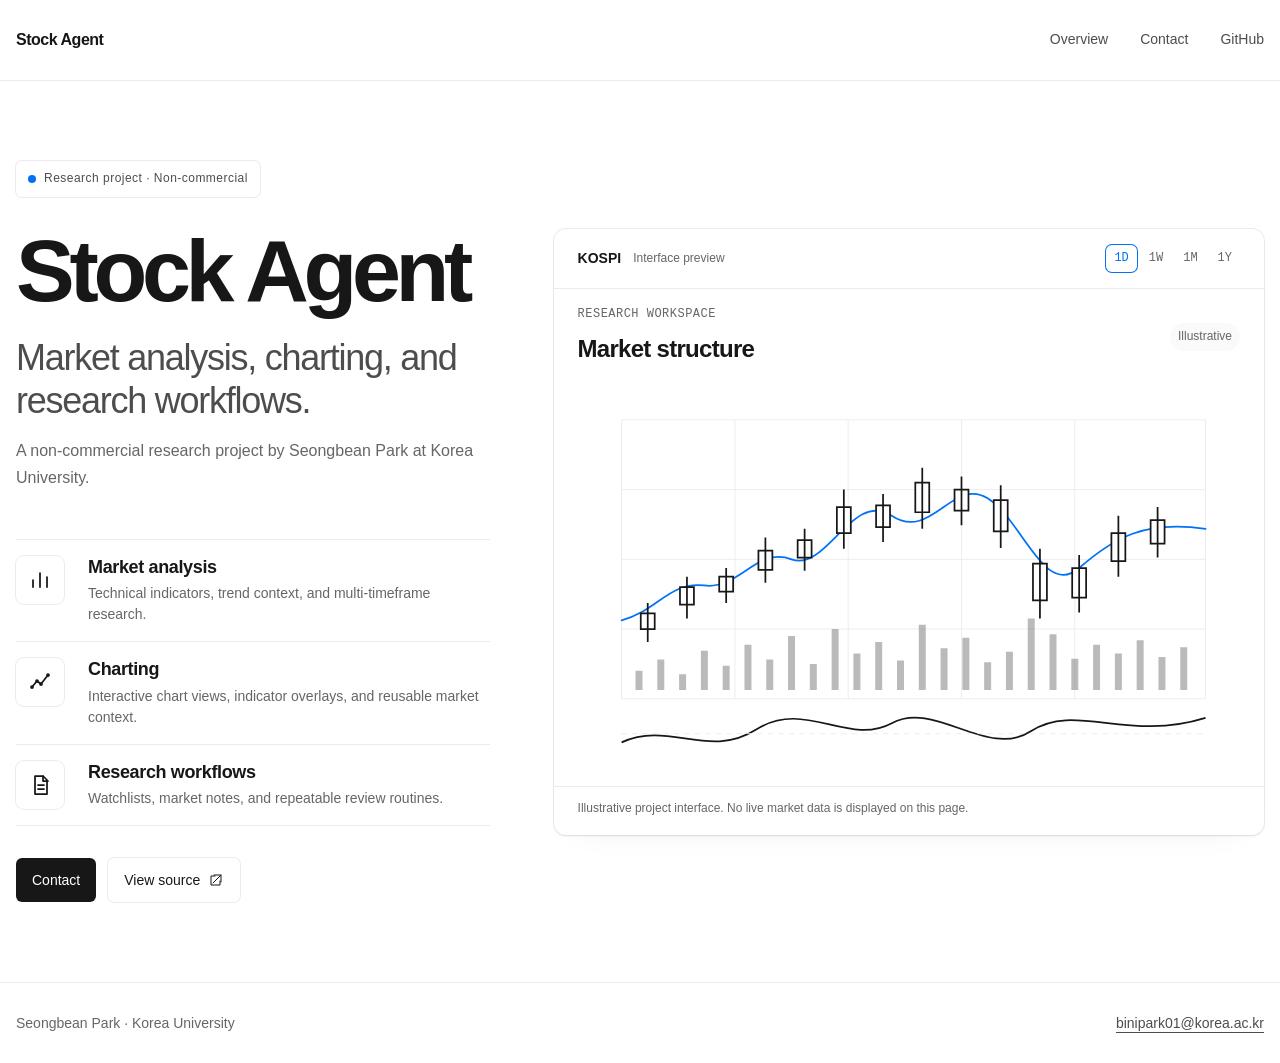
==== index.html @ 851f1004 "Create Stock Agent project page" ====
<!doctype html>
<html lang="en">
  <head>
    <meta charset="utf-8">
    <meta name="viewport" content="width=device-width, initial-scale=1">
    <title>Stock Agent | Seongbean Park</title>
    <meta name="description" content="Stock Agent is a non-commercial market analysis, charting, and research project by Seongbean Park at Korea University.">
    <link rel="canonical" href="https://binipark01.github.io/">
    <meta property="og:type" content="website">
    <meta property="og:title" content="Stock Agent | Seongbean Park">
    <meta property="og:description" content="Market analysis, charting, and research workflows for a non-commercial research project.">
    <meta property="og:url" content="https://binipark01.github.io/">
    <meta name="twitter:card" content="summary">
    <meta name="theme-color" content="#ffffff">
    <link rel="stylesheet" href="styles.css">
    <script type="application/ld+json">
      {
        "@context": "https://schema.org",
        "@type": "WebSite",
        "name": "Stock Agent",
        "url": "https://binipark01.github.io/",
        "description": "A non-commercial market analysis, charting, and research project.",
        "creator": {
          "@type": "Person",
          "name": "Seongbean Park",
          "email": "binipark01@korea.ac.kr",
          "affiliation": {
            "@type": "EducationalOrganization",
            "name": "Korea University",
            "url": "https://www.korea.edu/en/"
          }
        }
      }
    </script>
  </head>
  <body>
    <a class="skip-link" href="#main-content">Skip to content</a>

    <header class="site-header">
      <a class="wordmark" href="#main-content" aria-label="Stock Agent home">Stock Agent</a>
      <nav aria-label="Primary navigation">
        <a href="#overview">Overview</a>
        <a href="mailto:binipark01@korea.ac.kr">Contact</a>
        <a href="https://github.com/binipark01/stock-agent" target="_blank" rel="noreferrer" aria-label="View the Stock Agent source on GitHub in a new tab">GitHub</a>
      </nav>
    </header>

    <main id="main-content">
      <section class="hero" id="overview" aria-labelledby="page-title">
        <div class="hero-copy">
          <p class="status"><span aria-hidden="true"></span>Research project · Non-commercial</p>
          <h1 id="page-title">Stock Agent</h1>
          <p class="lead">Market analysis, charting, and research workflows.</p>
          <p class="summary">A non-commercial research project by Seongbean Park at Korea University.</p>

          <div class="capabilities" aria-label="Project capabilities">
            <article class="capability">
              <div class="icon-tile" aria-hidden="true">
                <svg viewBox="0 0 24 24" role="img"><path d="M5 19V12M12 19V5M19 19V9"/></svg>
              </div>
              <div><h2>Market analysis</h2><p>Technical indicators, trend context, and multi-timeframe research.</p></div>
            </article>
            <article class="capability">
              <div class="icon-tile" aria-hidden="true">
                <svg viewBox="0 0 24 24" role="img"><path d="m4 17 5-6 4 3 7-9"/><circle cx="4" cy="17" r="1"/><circle cx="9" cy="11" r="1"/><circle cx="13" cy="14" r="1"/><circle cx="20" cy="5" r="1"/></svg>
              </div>
              <div><h2>Charting</h2><p>Interactive chart views, indicator overlays, and reusable market context.</p></div>
            </article>
            <article class="capability">
              <div class="icon-tile" aria-hidden="true">
                <svg viewBox="0 0 24 24" role="img"><path d="M7 3h8l4 4v14H7z"/><path d="M15 3v5h5M10 12h6M10 16h6"/></svg>
              </div>
              <div><h2>Research workflows</h2><p>Watchlists, market notes, and repeatable review routines.</p></div>
            </article>
          </div>

          <div class="actions">
            <a class="button primary" href="mailto:binipark01@korea.ac.kr">Contact</a>
            <a class="button secondary" href="https://github.com/binipark01/stock-agent" target="_blank" rel="noreferrer" aria-label="View the Stock Agent source on GitHub in a new tab">
              View source
              <svg viewBox="0 0 16 16" aria-hidden="true"><path d="M6 3h7v7M13 3 5 11M12 9v4H3V4h4"/></svg>
            </a>
          </div>
        </div>

        <figure class="chart-card" aria-labelledby="chart-caption">
          <div class="chart-toolbar">
            <div><strong>KOSPI</strong><span>Interface preview</span></div>
            <div class="periods" aria-hidden="true"><span class="selected">1D</span><span>1W</span><span>1M</span><span>1Y</span></div>
          </div>
          <div class="chart-heading">
            <div><span class="eyebrow">Research workspace</span><strong>Market structure</strong></div>
            <span class="preview-label">Illustrative</span>
          </div>
          <svg class="market-chart" viewBox="0 0 760 460" role="img" aria-label="Illustrative market chart preview with candlesticks, volume bars, and an indicator line">
            <g class="grid">
              <path d="M50 40H720M50 120H720M50 200H720M50 280H720M50 360H720"/>
              <path d="M50 40V360M180 40V360M310 40V360M440 40V360M570 40V360M720 40V360"/>
            </g>
            <path class="trend" d="M50 270 C90 260 105 225 145 230 S205 185 245 200 S315 120 360 150 S430 105 470 130 S535 245 575 210 S650 155 720 165"/>
            <g class="candles">
              <path d="M80 250v45M72 262h16v18H72zM125 220v48M117 232h16v20h-16zM170 210v40M162 220h16v17h-16zM215 175v52M207 190h16v22h-16zM260 165v48M252 178h16v20h-16zM305 120v68M297 140h16v30h-16zM350 125v55M342 138h16v25h-16zM395 95v70M387 112h16v34h-16zM440 105v56M432 120h16v24h-16zM485 115v72M477 132h16v36h-16zM530 188v80M522 205h16v42h-16zM575 195v66M567 210h16v34h-16zM620 150v70M612 170h16v32h-16zM665 140v58M657 155h16v27h-16z"/>
            </g>
            <g class="volume">
              <path d="M70 350v-22M95 350v-35M120 350v-18M145 350v-45M170 350v-28M195 350v-52M220 350v-35M245 350v-62M270 350v-30M295 350v-70M320 350v-42M345 350v-55M370 350v-34M395 350v-75M420 350v-48M445 350v-60M470 350v-32M495 350v-44M520 350v-82M545 350v-64M570 350v-36M595 350v-52M620 350v-42M645 350v-57M670 350v-38M695 350v-49"/>
            </g>
            <path class="indicator" d="M50 410 C105 385 150 430 205 395 S310 415 360 388 S470 430 520 397 S630 410 720 382"/>
            <path class="indicator-rule" d="M50 400H720"/>
          </svg>
          <figcaption id="chart-caption">Illustrative project interface. No live market data is displayed on this page.</figcaption>
        </figure>
      </section>
    </main>

    <footer>
      <p>Seongbean Park · Korea University</p>
      <a href="mailto:binipark01@korea.ac.kr">binipark01@korea.ac.kr</a>
    </footer>
  </body>
</html>
---- styles.css ----
:root {
  --surface-canvas: #ffffff;
  --surface-soft: #fafafa;
  --text-strong: #171717;
  --text-body: #4d4d4d;
  --text-muted: #666666;
  --rule: #ebebeb;
  --accent: #0072f5;
  --focus-halo: rgba(0, 114, 245, 0.22);
  --ring: rgba(0, 0, 0, 0.08);
  --shadow-soft: rgba(0, 0, 0, 0.04);
  --space-1: 0.25rem;
  --space-2: 0.5rem;
  --space-3: 0.75rem;
  --space-4: 1rem;
  --space-6: 1.5rem;
  --space-8: 2rem;
  --space-12: 3rem;
  --space-16: 4rem;
  --space-20: 5rem;
  --radius-action: 0.375rem;
  --radius-tile: 0.5rem;
  --radius-card: 0.75rem;
  --font-sans: Arial, "Helvetica Neue", sans-serif;
  --font-mono: "SFMono-Regular", Consolas, "Liberation Mono", monospace;
  --content-max: 80rem;
}

* { box-sizing: border-box; }

html { scroll-behavior: smooth; }

body {
  margin: 0;
  min-width: 20rem;
  background: var(--surface-canvas);
  color: var(--text-strong);
  font-family: var(--font-sans);
  font-size: 1rem;
  line-height: 1.65;
  text-rendering: optimizeLegibility;
}

a { color: inherit; }

.skip-link {
  position: fixed;
  top: var(--space-3);
  left: var(--space-3);
  z-index: 10;
  padding: var(--space-2) var(--space-3);
  border-radius: var(--radius-action);
  background: var(--text-strong);
  color: var(--surface-canvas);
  transform: translateY(-200%);
}

.skip-link:focus { transform: translateY(0); }

.site-header,
footer {
  width: min(calc(100% - 2rem), var(--content-max));
  margin-inline: auto;
}

.site-header {
  display: flex;
  min-height: var(--space-20);
  align-items: center;
  justify-content: space-between;
  gap: var(--space-6);
}

.wordmark {
  font-size: 1rem;
  font-weight: 600;
  letter-spacing: -0.03em;
  text-decoration: none;
}

nav { display: flex; align-items: center; gap: var(--space-8); }

nav a,
footer a {
  color: var(--text-body);
  font-size: 0.875rem;
  font-weight: 500;
  text-decoration-thickness: 0.0625rem;
  text-underline-offset: var(--space-1);
}

nav a { text-decoration: none; }
nav a:hover, footer a:hover { color: var(--text-strong); }

main { border-block: 0.0625rem solid var(--rule); }

.hero {
  display: grid;
  width: min(calc(100% - 2rem), var(--content-max));
  min-height: calc(100dvh - 10rem);
  margin-inline: auto;
  padding-block: clamp(var(--space-12), 7vw, var(--space-20));
  grid-template-columns: minmax(0, 0.8fr) minmax(32rem, 1.2fr);
  align-items: center;
  gap: clamp(var(--space-8), 5vw, var(--space-16));
}

.hero-copy { max-width: 36rem; }

.status {
  display: inline-flex;
  align-items: center;
  gap: var(--space-2);
  margin: 0 0 var(--space-8);
  padding: var(--space-2) var(--space-3);
  border-radius: var(--radius-action);
  box-shadow: 0 0 0 0.0625rem var(--ring);
  color: var(--text-body);
  font-size: 0.75rem;
  font-weight: 500;
  letter-spacing: 0.04em;
}

.status span {
  width: 0.5rem;
  height: 0.5rem;
  border-radius: 50%;
  background: var(--accent);
}

h1 {
  margin: 0;
  font-size: clamp(3rem, 7vw, 5.5rem);
  font-weight: 600;
  letter-spacing: -0.06em;
  line-height: 0.96;
}

.lead {
  max-width: 31rem;
  margin: var(--space-6) 0 0;
  color: var(--text-body);
  font-size: clamp(1.5rem, 3vw, 2.25rem);
  font-weight: 500;
  letter-spacing: -0.035em;
  line-height: 1.18;
}

.summary {
  max-width: 31rem;
  margin: var(--space-4) 0 0;
  color: var(--text-muted);
}

.capabilities { margin-top: var(--space-12); }

.capability {
  display: grid;
  grid-template-columns: var(--space-12) 1fr;
  gap: var(--space-6);
  padding-block: var(--space-4);
  border-top: 0.0625rem solid var(--rule);
}

.capability:last-child { border-bottom: 0.0625rem solid var(--rule); }

.icon-tile {
  display: grid;
  width: var(--space-12);
  height: var(--space-12);
  place-items: center;
  border-radius: var(--radius-tile);
  box-shadow: 0 0 0 0.0625rem var(--ring);
  background: var(--surface-canvas);
}

.icon-tile svg {
  width: var(--space-6);
  fill: none;
  stroke: currentColor;
  stroke-linecap: round;
  stroke-linejoin: round;
  stroke-width: 1.75;
}

.capability h2 {
  margin: 0;
  font-size: 1.125rem;
  font-weight: 600;
  letter-spacing: -0.02em;
  line-height: 1.3;
}

.capability p {
  margin: var(--space-1) 0 0;
  color: var(--text-muted);
  font-size: 0.875rem;
  line-height: 1.5;
}

.actions { display: flex; gap: var(--space-3); margin-top: var(--space-8); }

.button {
  display: inline-flex;
  min-height: 2.75rem;
  align-items: center;
  justify-content: center;
  gap: var(--space-2);
  padding: var(--space-2) var(--space-4);
  border-radius: var(--radius-action);
  font-size: 0.875rem;
  font-weight: 500;
  text-decoration: none;
  transition: transform 150ms ease-out, opacity 150ms ease-out;
}

.button:hover { opacity: 0.82; }
.button:active { transform: scale(0.98); }
.button.primary { background: var(--text-strong); color: var(--surface-canvas); }
.button.secondary { box-shadow: 0 0 0 0.0625rem var(--ring); background: var(--surface-canvas); }
.button svg { width: var(--space-4); fill: none; stroke: currentColor; stroke-linecap: round; stroke-linejoin: round; }

a:focus-visible {
  outline: 0.125rem solid var(--accent);
  outline-offset: var(--space-1);
  box-shadow: 0 0 0 var(--space-1) var(--focus-halo);
}

.chart-card {
  overflow: hidden;
  margin: 0;
  border-radius: var(--radius-card);
  box-shadow: 0 0 0 0.0625rem var(--ring), 0 0.125rem 0.125rem var(--shadow-soft), 0 1rem 2rem -1.5rem var(--ring);
  background: var(--surface-canvas);
}

.chart-toolbar,
.chart-heading {
  display: flex;
  align-items: center;
  justify-content: space-between;
  gap: var(--space-4);
  padding: var(--space-4) var(--space-6);
  border-bottom: 0.0625rem solid var(--rule);
}

.chart-toolbar div:first-child { display: flex; align-items: center; gap: var(--space-3); }
.chart-toolbar strong { font-size: 0.875rem; }
.chart-toolbar span { color: var(--text-muted); font-size: 0.75rem; }
.periods { display: flex; gap: var(--space-1); }
.periods span { padding: var(--space-1) var(--space-2); border-radius: var(--radius-action); font-family: var(--font-mono); }
.periods .selected { color: var(--accent); box-shadow: 0 0 0 0.0625rem var(--accent); }

.chart-heading { border-bottom: 0; padding-bottom: 0; }
.chart-heading div { display: grid; gap: var(--space-1); }
.eyebrow { color: var(--text-muted); font-family: var(--font-mono); font-size: 0.75rem; letter-spacing: 0.04em; text-transform: uppercase; }
.chart-heading strong { font-size: 1.5rem; letter-spacing: -0.03em; }
.preview-label { padding: var(--space-1) var(--space-2); border-radius: 9999px; background: var(--surface-soft); color: var(--text-muted); font-size: 0.75rem; }

.market-chart { display: block; width: 100%; height: auto; padding: var(--space-4) var(--space-6) 0; }
.grid path { fill: none; stroke: var(--rule); stroke-width: 1; }
.trend { fill: none; stroke: var(--accent); stroke-width: 2; stroke-linecap: round; }
.candles { fill: var(--surface-canvas); stroke: var(--text-strong); stroke-width: 2; }
.volume { fill: none; stroke: var(--text-muted); stroke-width: 8; opacity: 0.45; }
.indicator { fill: none; stroke: var(--text-strong); stroke-width: 2; }
.indicator-rule { fill: none; stroke: var(--rule); stroke-width: 1; stroke-dasharray: 6 6; }

figcaption {
  padding: var(--space-3) var(--space-6) var(--space-4);
  border-top: 0.0625rem solid var(--rule);
  color: var(--text-muted);
  font-size: 0.75rem;
}

footer {
  display: flex;
  min-height: var(--space-20);
  align-items: center;
  justify-content: space-between;
  gap: var(--space-6);
  color: var(--text-muted);
  font-size: 0.875rem;
}

footer p { margin: 0; }

@media (max-width: 64rem) {
  .hero { grid-template-columns: 1fr; }
  .hero-copy { max-width: 42rem; }
  .chart-card { width: 100%; max-width: 50rem; }
}

@media (max-width: 48rem) {
  .site-header { min-height: var(--space-16); }
  nav { gap: var(--space-4); }
  nav a:first-child { display: none; }
  .hero { min-height: auto; padding-block: var(--space-12); }
  .status { margin-bottom: var(--space-6); }
  .capabilities { margin-top: var(--space-8); }
  .chart-toolbar, .chart-heading { padding-inline: var(--space-4); }
  .market-chart { padding-inline: var(--space-2); }
  figcaption { padding-inline: var(--space-4); }
  footer { align-items: flex-start; flex-direction: column; justify-content: center; padding-block: var(--space-6); }
}

@media (max-width: 30rem) {
  .site-header, .hero, footer { width: min(calc(100% - 1.5rem), var(--content-max)); }
  nav a { font-size: 0.75rem; }
  .actions { align-items: stretch; flex-direction: column; }
  .periods span:not(.selected) { display: none; }
}

@media (prefers-reduced-motion: reduce) {
  html { scroll-behavior: auto; }
  *, *::before, *::after { transition-duration: 0.01ms !important; }
}
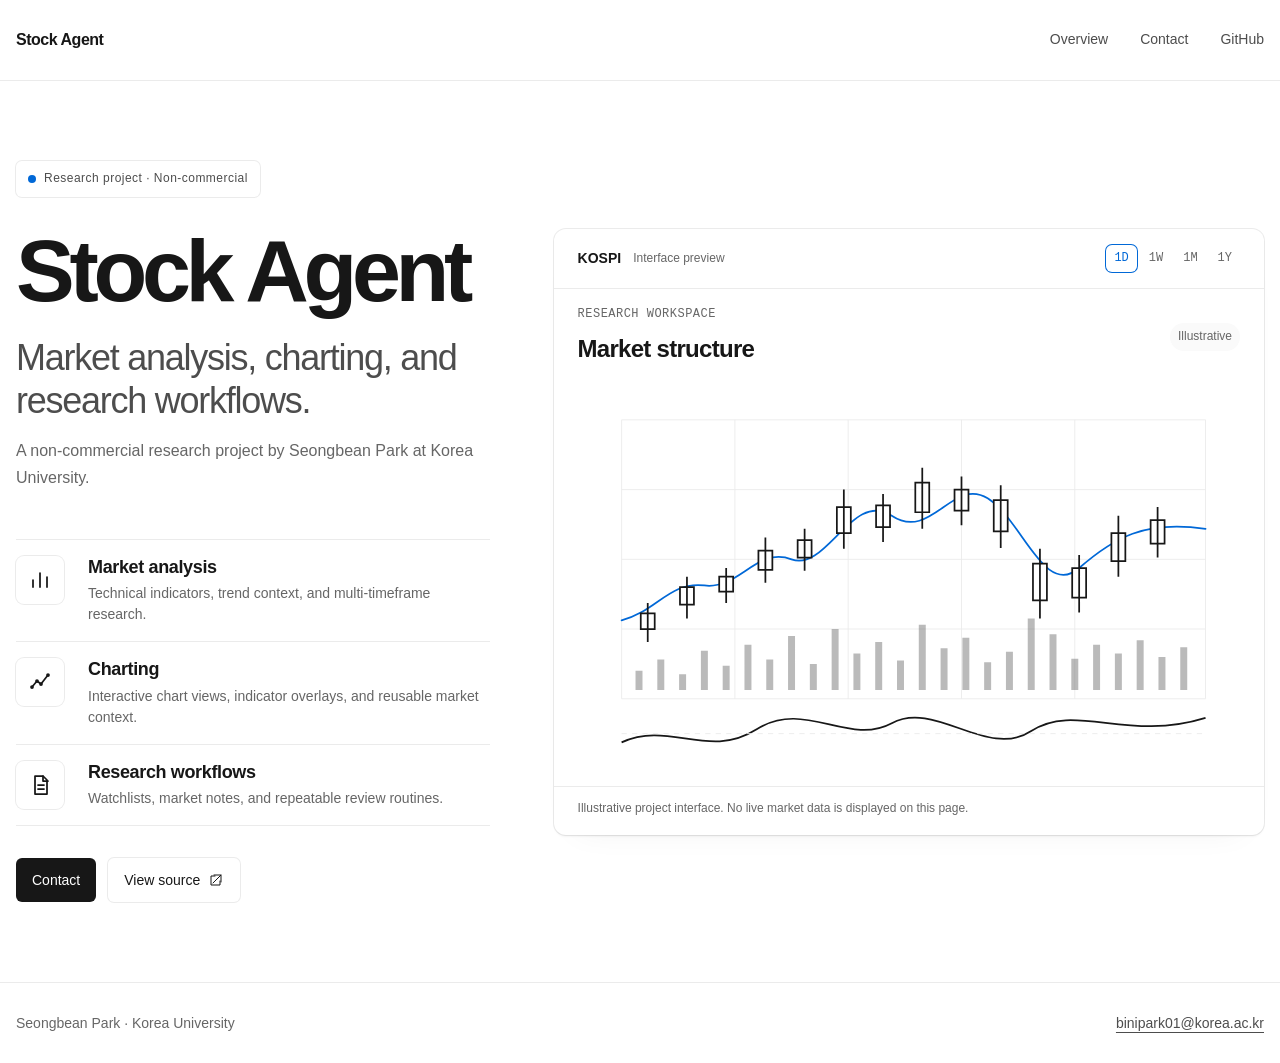
==== commit 325d50da: "Improve audit accessibility and metadata" ====
--- a/index.html
+++ b/index.html
@@ -12,6 +12,7 @@
     <meta property="og:url" content="https://binipark01.github.io/">
     <meta name="twitter:card" content="summary">
     <meta name="theme-color" content="#ffffff">
+    <link rel="icon" href="favicon.svg" type="image/svg+xml">
     <link rel="stylesheet" href="styles.css">
     <script type="application/ld+json">
       {
@@ -41,11 +42,11 @@
       <nav aria-label="Primary navigation">
         <a href="#overview">Overview</a>
         <a href="mailto:binipark01@korea.ac.kr">Contact</a>
-        <a href="https://github.com/binipark01/stock-agent" target="_blank" rel="noreferrer" aria-label="View the Stock Agent source on GitHub in a new tab">GitHub</a>
+        <a href="https://github.com/binipark01/binipark01.github.io" target="_blank" rel="noreferrer" aria-label="View the Stock Agent source on GitHub in a new tab">GitHub</a>
       </nav>
     </header>
 
-    <main id="main-content">
+    <main id="main-content" tabindex="-1">
       <section class="hero" id="overview" aria-labelledby="page-title">
         <div class="hero-copy">
           <p class="status"><span aria-hidden="true"></span>Research project · Non-commercial</p>
@@ -76,7 +77,7 @@
 
           <div class="actions">
             <a class="button primary" href="mailto:binipark01@korea.ac.kr">Contact</a>
-            <a class="button secondary" href="https://github.com/binipark01/stock-agent" target="_blank" rel="noreferrer" aria-label="View the Stock Agent source on GitHub in a new tab">
+            <a class="button secondary" href="https://github.com/binipark01/binipark01.github.io" target="_blank" rel="noreferrer" aria-label="View the Stock Agent source on GitHub in a new tab">
               View source
               <svg viewBox="0 0 16 16" aria-hidden="true"><path d="M6 3h7v7M13 3 5 11M12 9v4H3V4h4"/></svg>
             </a>
--- a/styles.css
+++ b/styles.css
@@ -5,8 +5,8 @@
   --text-body: #4d4d4d;
   --text-muted: #666666;
   --rule: #ebebeb;
-  --accent: #0072f5;
-  --focus-halo: rgba(0, 114, 245, 0.22);
+  --accent: #0068d7;
+  --focus-halo: rgba(0, 104, 215, 0.22);
   --ring: rgba(0, 0, 0, 0.08);
   --shadow-soft: rgba(0, 0, 0, 0.04);
   --space-1: 0.25rem;
